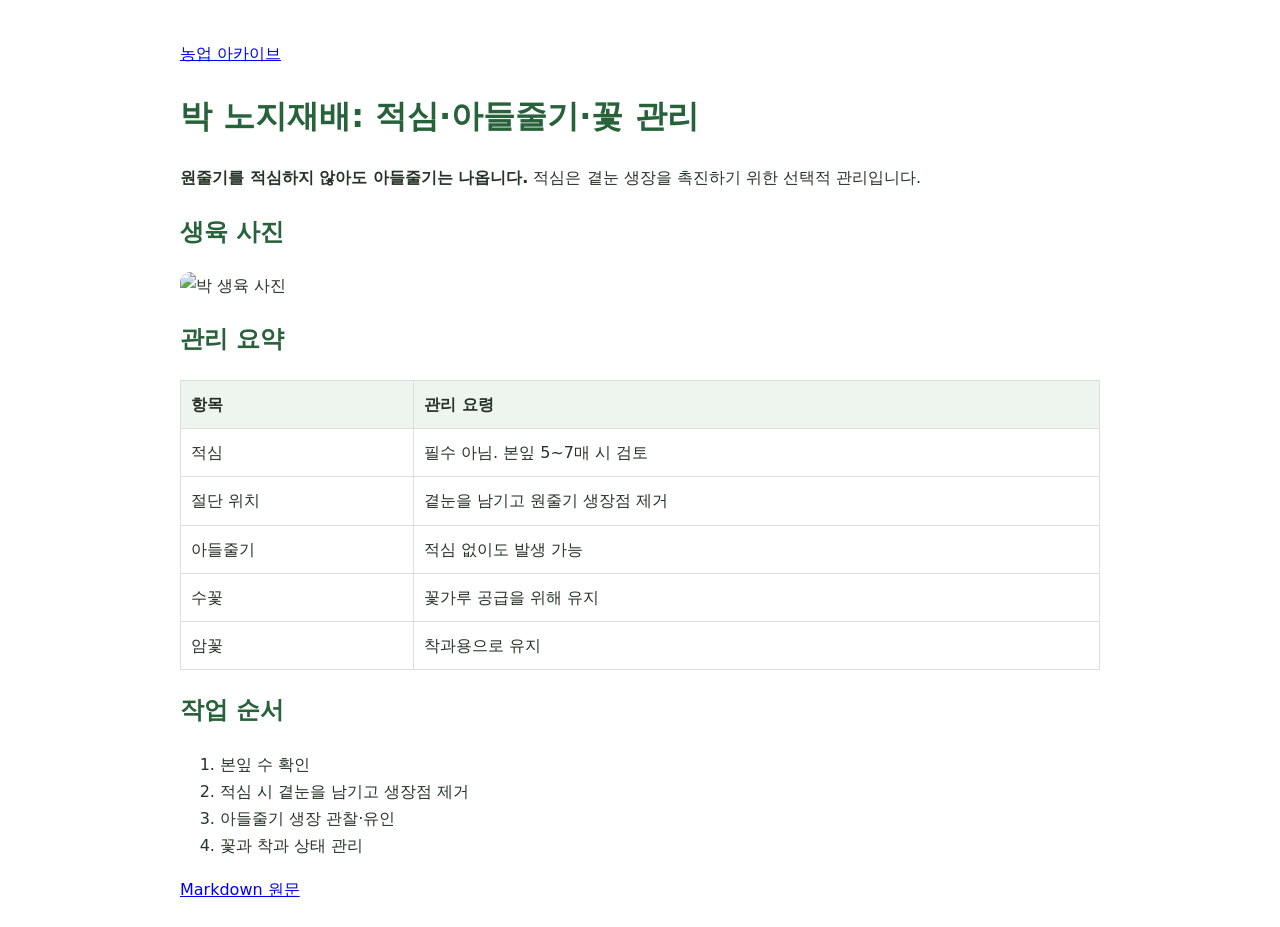
==== records/20261009-bak-cultivation/index.html @ 5e929db0 "Add bottle gourd cultivation archive page" ====
<!doctype html><html lang="ko"><head><meta charset="utf-8"><meta name="viewport" content="width=device-width,initial-scale=1"><title>박 노지재배 관리</title><style>body{font-family:system-ui,sans-serif;max-width:920px;margin:auto;padding:24px;line-height:1.7;color:#263328}h1,h2{color:#27623b}table{border-collapse:collapse;width:100%}th,td{border:1px solid #ddd;padding:10px;text-align:left}th{background:#edf5ee}img{width:min(100%,520px);cursor:zoom-in;border-radius:10px}dialog{border:0;border-radius:12px;max-width:95vw}dialog img{width:auto;max-width:90vw;max-height:85vh}</style></head><body><p><a href="../../">농업 아카이브</a></p><h1>박 노지재배: 적심·아들줄기·꽃 관리</h1><p><b>원줄기를 적심하지 않아도 아들줄기는 나옵니다.</b> 적심은 곁눈 생장을 촉진하기 위한 선택적 관리입니다.</p><h2>생육 사진</h2><img src="images/bak_growth.jpg" alt="박 생육 사진" onclick="document.querySelector('dialog').showModal()"><dialog onclick="this.close()"><img src="images/bak_growth.jpg" alt="확대 사진"><button onclick="document.querySelector('dialog').close()">닫기</button></dialog><h2>관리 요약</h2><table><tr><th>항목</th><th>관리 요령</th></tr><tr><td>적심</td><td>필수 아님. 본잎 5~7매 시 검토</td></tr><tr><td>절단 위치</td><td>곁눈을 남기고 원줄기 생장점 제거</td></tr><tr><td>아들줄기</td><td>적심 없이도 발생 가능</td></tr><tr><td>수꽃</td><td>꽃가루 공급을 위해 유지</td></tr><tr><td>암꽃</td><td>착과용으로 유지</td></tr></table><h2>작업 순서</h2><ol><li>본잎 수 확인</li><li>적심 시 곁눈을 남기고 생장점 제거</li><li>아들줄기 생장 관찰·유인</li><li>꽃과 착과 상태 관리</li></ol><a href="README.md">Markdown 원문</a></body></html>
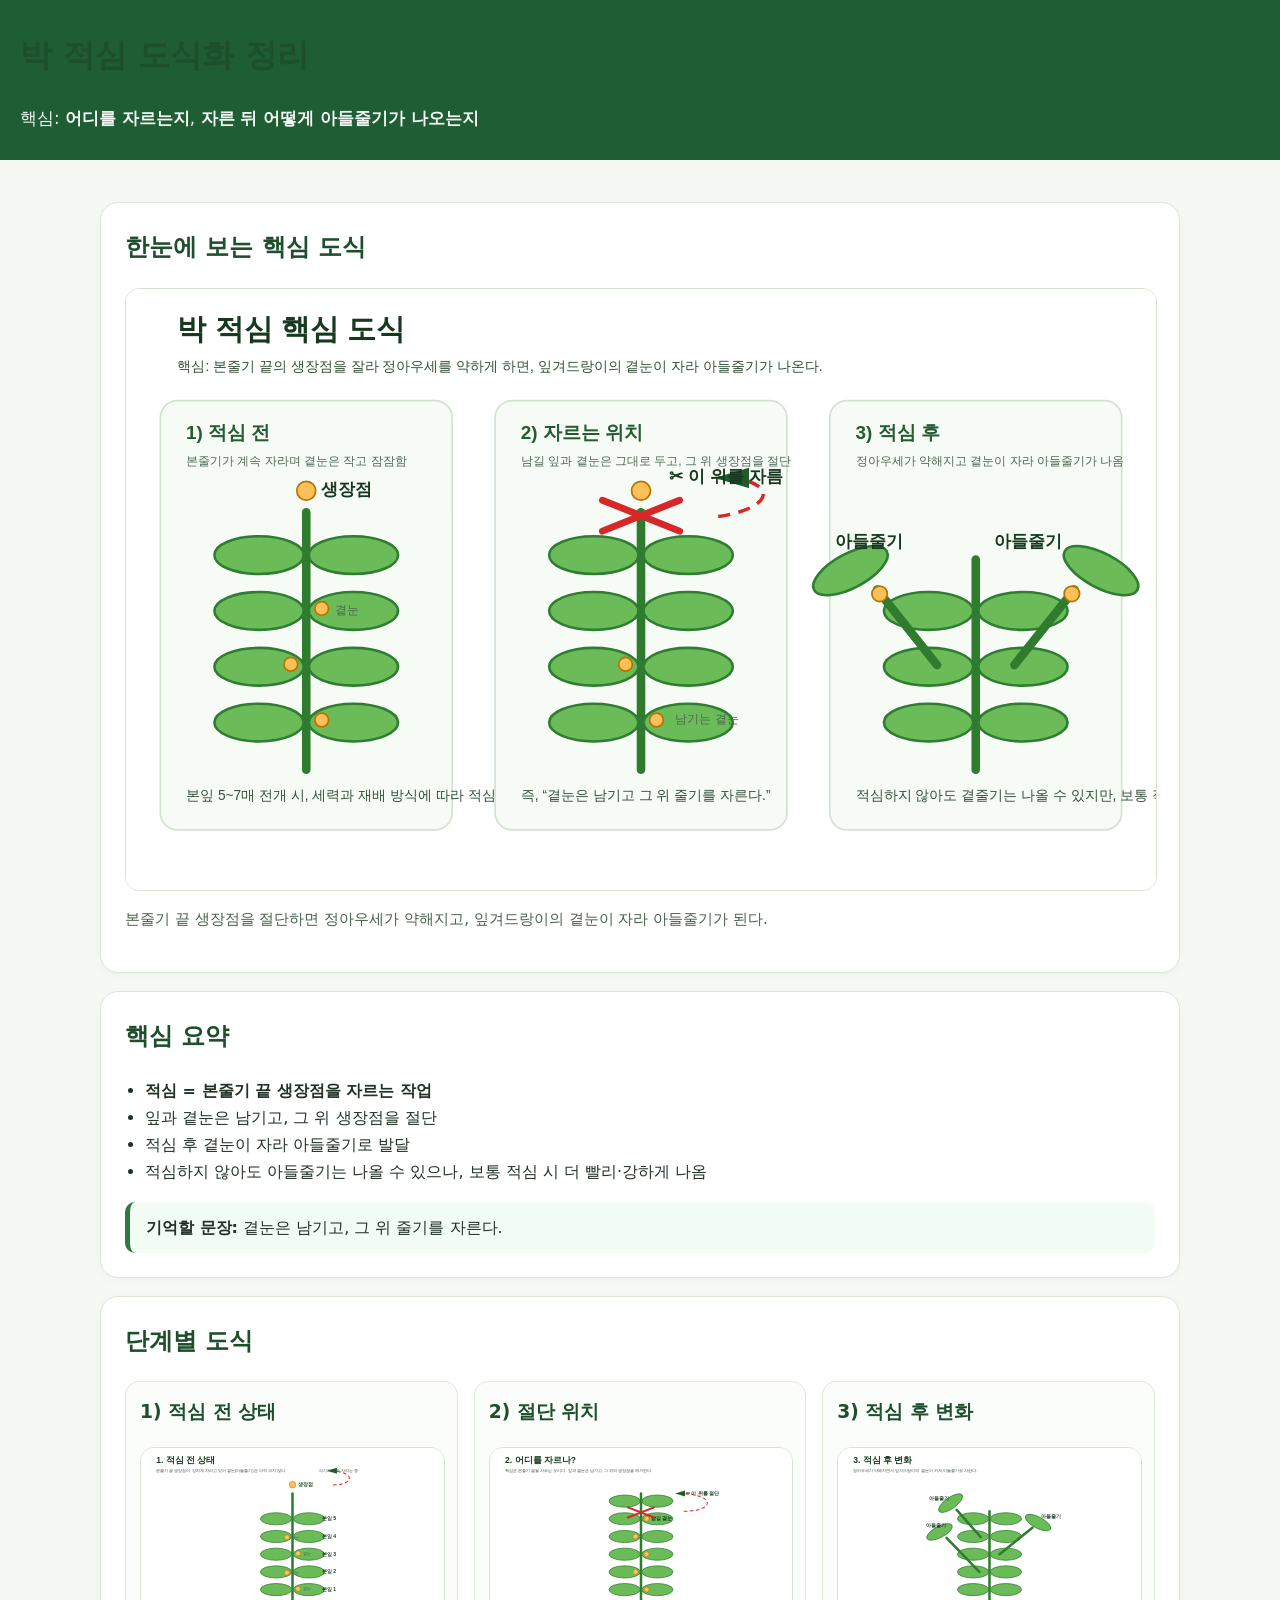
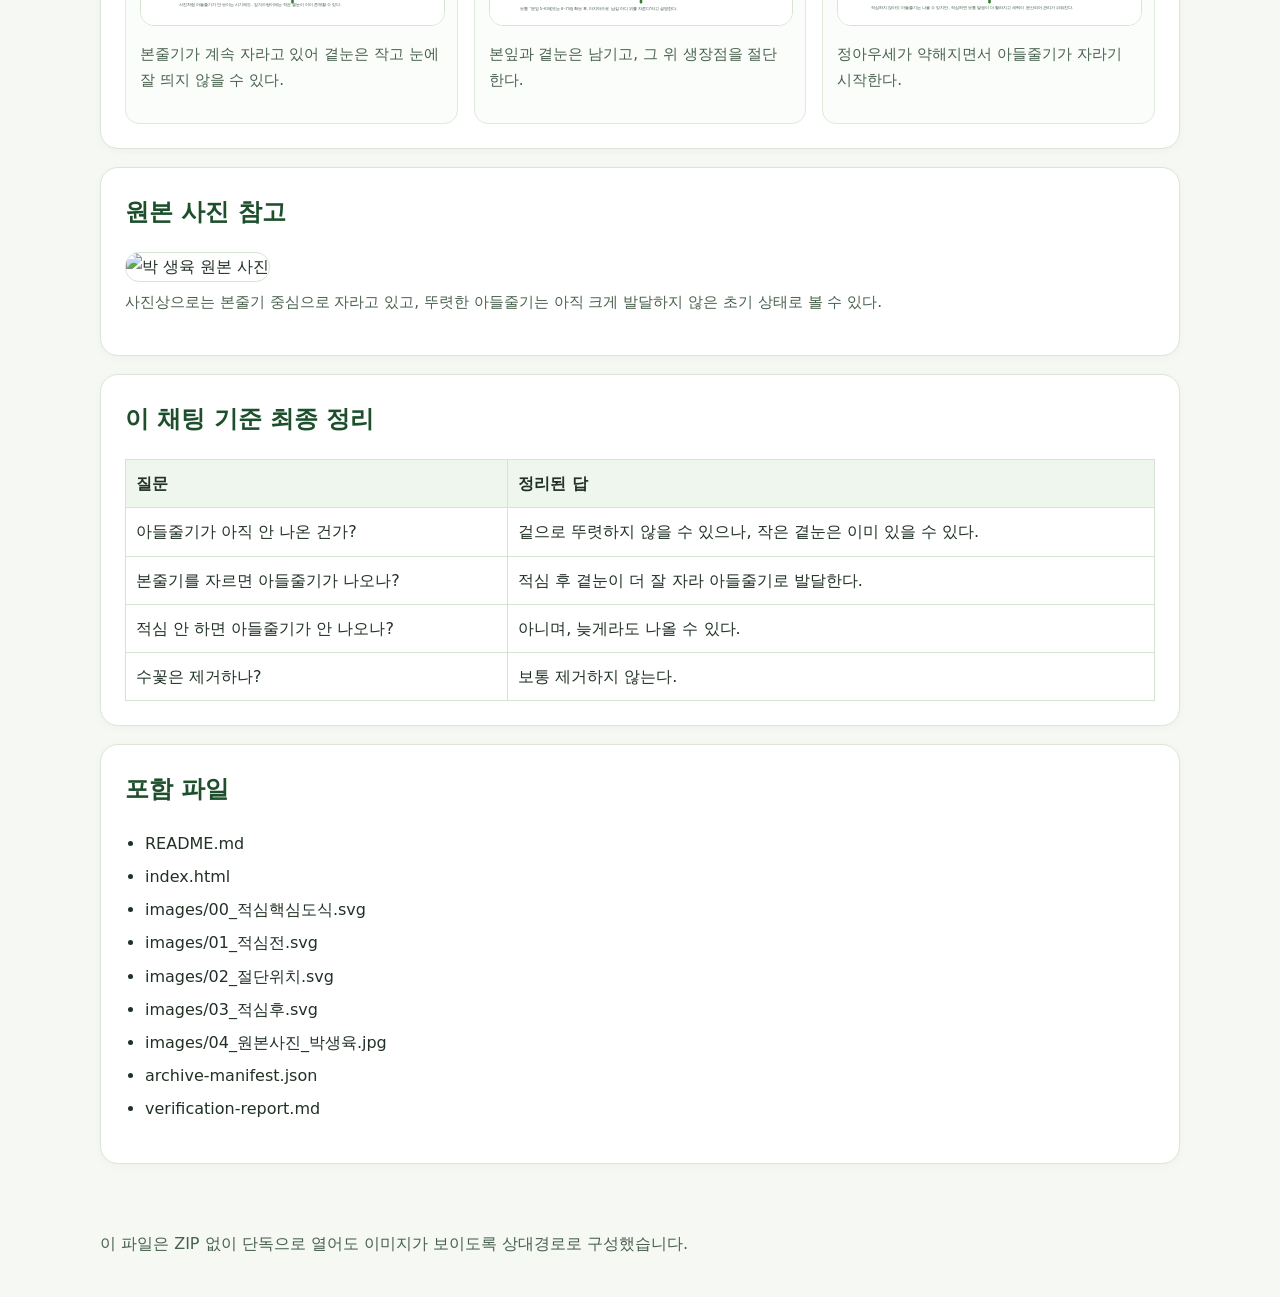
==== commit adc20024: "Publish original pruning diagrams and archive viewers; track pending source photo honestly" ====
--- a/records/20261009-bak-cultivation/index.html
+++ b/records/20261009-bak-cultivation/index.html
@@ -1 +1,126 @@
-<!doctype html><html lang="ko"><head><meta charset="utf-8"><meta name="viewport" content="width=device-width,initial-scale=1"><title>박 노지재배 관리</title><style>body{font-family:system-ui,sans-serif;max-width:920px;margin:auto;padding:24px;line-height:1.7;color:#263328}h1,h2{color:#27623b}table{border-collapse:collapse;width:100%}th,td{border:1px solid #ddd;padding:10px;text-align:left}th{background:#edf5ee}img{width:min(100%,520px);cursor:zoom-in;border-radius:10px}dialog{border:0;border-radius:12px;max-width:95vw}dialog img{width:auto;max-width:90vw;max-height:85vh}</style></head><body><p><a href="../../">농업 아카이브</a></p><h1>박 노지재배: 적심·아들줄기·꽃 관리</h1><p><b>원줄기를 적심하지 않아도 아들줄기는 나옵니다.</b> 적심은 곁눈 생장을 촉진하기 위한 선택적 관리입니다.</p><h2>생육 사진</h2><img src="images/bak_growth.jpg" alt="박 생육 사진" onclick="document.querySelector('dialog').showModal()"><dialog onclick="this.close()"><img src="images/bak_growth.jpg" alt="확대 사진"><button onclick="document.querySelector('dialog').close()">닫기</button></dialog><h2>관리 요약</h2><table><tr><th>항목</th><th>관리 요령</th></tr><tr><td>적심</td><td>필수 아님. 본잎 5~7매 시 검토</td></tr><tr><td>절단 위치</td><td>곁눈을 남기고 원줄기 생장점 제거</td></tr><tr><td>아들줄기</td><td>적심 없이도 발생 가능</td></tr><tr><td>수꽃</td><td>꽃가루 공급을 위해 유지</td></tr><tr><td>암꽃</td><td>착과용으로 유지</td></tr></table><h2>작업 순서</h2><ol><li>본잎 수 확인</li><li>적심 시 곁눈을 남기고 생장점 제거</li><li>아들줄기 생장 관찰·유인</li><li>꽃과 착과 상태 관리</li></ol><a href="README.md">Markdown 원문</a></body></html>+<!doctype html>
+<html lang="ko">
+<head>
+<meta charset="utf-8">
+<meta name="viewport" content="width=device-width,initial-scale=1">
+<title>박 적심 도식화 정리</title>
+<style>
+body{font-family:system-ui,-apple-system,BlinkMacSystemFont,'Segoe UI',sans-serif;margin:0;background:#f5f8f3;color:#213126;line-height:1.7}
+header{background:#1f5d34;color:#fff;padding:28px 20px}
+main{max-width:1080px;margin:auto;padding:24px}
+section{background:#fff;border:1px solid #dbe6d9;border-radius:18px;padding:24px;margin:18px 0;box-shadow:0 2px 10px rgba(0,0,0,.03)}
+h1,h2,h3{margin-top:0;color:#1d4f2d}
+.hero-note{font-size:1.05rem;opacity:.95}
+.grid{display:grid;grid-template-columns:repeat(auto-fit,minmax(280px,1fr));gap:16px}
+.card{border:1px solid #dfe9dc;border-radius:14px;padding:14px;background:#fbfdfb}
+img.diagram, img.photo{width:100%;height:auto;border:1px solid #d7e4d2;border-radius:14px;background:#fff;cursor:zoom-in}
+.caption{margin-top:8px;font-size:.95rem;color:#49614e}
+blockquote{margin:0;padding:12px 16px;border-left:5px solid #2b7a41;background:#f3fbf5;border-radius:10px}
+table{width:100%;border-collapse:collapse;margin-top:8px}th,td{border:1px solid #d7e2d5;padding:10px;text-align:left;vertical-align:top}th{background:#eff6ee}
+ul{padding-left:20px}
+footer{max-width:1080px;margin:24px auto 40px;padding:0 24px;color:#48604d}
+dialog{border:none;border-radius:16px;padding:0;max-width:min(96vw,1200px);background:#111;} 
+dialog::backdrop{background:rgba(0,0,0,.72)}
+.lightbox-wrap{position:relative}
+.lightbox-wrap img{display:block;max-width:96vw;max-height:90vh}
+.close-btn{position:absolute;top:10px;right:10px;border:none;background:rgba(255,255,255,.9);padding:8px 12px;border-radius:999px;font-size:14px;cursor:pointer}
+.filelist li{margin:6px 0}
+</style>
+</head>
+<body>
+<header>
+  <h1>박 적심 도식화 정리</h1>
+  <div class="hero-note">핵심: <strong>어디를 자르는지</strong>, <strong>자른 뒤 어떻게 아들줄기가 나오는지</strong></div>
+</header>
+<main>
+  <section>
+    <h2>한눈에 보는 핵심 도식</h2>
+    <img src="images/00_적심핵심도식.svg" alt="박 적심 핵심 도식" class="diagram zoomable">
+    <p class="caption">본줄기 끝 생장점을 절단하면 정아우세가 약해지고, 잎겨드랑이의 곁눈이 자라 아들줄기가 된다.</p>
+  </section>
+
+  <section>
+    <h2>핵심 요약</h2>
+    <ul>
+      <li><strong>적심 = 본줄기 끝 생장점을 자르는 작업</strong></li>
+      <li>잎과 곁눈은 남기고, 그 위 생장점을 절단</li>
+      <li>적심 후 곁눈이 자라 아들줄기로 발달</li>
+      <li>적심하지 않아도 아들줄기는 나올 수 있으나, 보통 적심 시 더 빨리·강하게 나옴</li>
+    </ul>
+    <blockquote><strong>기억할 문장:</strong> 곁눈은 남기고, 그 위 줄기를 자른다.</blockquote>
+  </section>
+
+  <section>
+    <h2>단계별 도식</h2>
+    <div class="grid">
+      <div class="card">
+        <h3>1) 적심 전 상태</h3>
+        <img src="images/01_적심전.svg" alt="적심 전 상태 도식" class="diagram zoomable">
+        <p class="caption">본줄기가 계속 자라고 있어 곁눈은 작고 눈에 잘 띄지 않을 수 있다.</p>
+      </div>
+      <div class="card">
+        <h3>2) 절단 위치</h3>
+        <img src="images/02_절단위치.svg" alt="절단 위치 도식" class="diagram zoomable">
+        <p class="caption">본잎과 곁눈은 남기고, 그 위 생장점을 절단한다.</p>
+      </div>
+      <div class="card">
+        <h3>3) 적심 후 변화</h3>
+        <img src="images/03_적심후.svg" alt="적심 후 변화 도식" class="diagram zoomable">
+        <p class="caption">정아우세가 약해지면서 아들줄기가 자라기 시작한다.</p>
+      </div>
+    </div>
+  </section>
+
+  <section>
+    <h2>원본 사진 참고</h2>
+    <img src="images/04_원본사진_박생육.jpg" alt="박 생육 원본 사진" class="photo zoomable">
+    <p class="caption">사진상으로는 본줄기 중심으로 자라고 있고, 뚜렷한 아들줄기는 아직 크게 발달하지 않은 초기 상태로 볼 수 있다.</p>
+  </section>
+
+  <section>
+    <h2>이 채팅 기준 최종 정리</h2>
+    <table>
+      <thead><tr><th>질문</th><th>정리된 답</th></tr></thead>
+      <tbody>
+        <tr><td>아들줄기가 아직 안 나온 건가?</td><td>겉으로 뚜렷하지 않을 수 있으나, 작은 곁눈은 이미 있을 수 있다.</td></tr>
+        <tr><td>본줄기를 자르면 아들줄기가 나오나?</td><td>적심 후 곁눈이 더 잘 자라 아들줄기로 발달한다.</td></tr>
+        <tr><td>적심 안 하면 아들줄기가 안 나오나?</td><td>아니며, 늦게라도 나올 수 있다.</td></tr>
+        <tr><td>수꽃은 제거하나?</td><td>보통 제거하지 않는다.</td></tr>
+      </tbody>
+    </table>
+  </section>
+
+  <section>
+    <h2>포함 파일</h2>
+    <ul class="filelist">
+      <li>README.md</li>
+      <li>index.html</li>
+      <li>images/00_적심핵심도식.svg</li>
+      <li>images/01_적심전.svg</li>
+      <li>images/02_절단위치.svg</li>
+      <li>images/03_적심후.svg</li>
+      <li>images/04_원본사진_박생육.jpg</li>
+      <li>archive-manifest.json</li>
+      <li>verification-report.md</li>
+    </ul>
+  </section>
+</main>
+<footer>
+  이 파일은 ZIP 없이 단독으로 열어도 이미지가 보이도록 상대경로로 구성했습니다.
+</footer>
+<dialog id="lightbox">
+  <div class="lightbox-wrap">
+    <button class="close-btn" onclick="document.getElementById('lightbox').close()">닫기</button>
+    <img id="lightboxImg" alt="확대 이미지">
+  </div>
+</dialog>
+<script>
+const dialog=document.getElementById('lightbox');
+const imgEl=document.getElementById('lightboxImg');
+document.querySelectorAll('.zoomable').forEach(img=>{
+  img.addEventListener('click',()=>{imgEl.src=img.src; imgEl.alt=img.alt; dialog.showModal();})
+});
+dialog.addEventListener('click',(e)=>{ if(e.target===dialog) dialog.close(); });
+</script>
+</body>
+</html>
